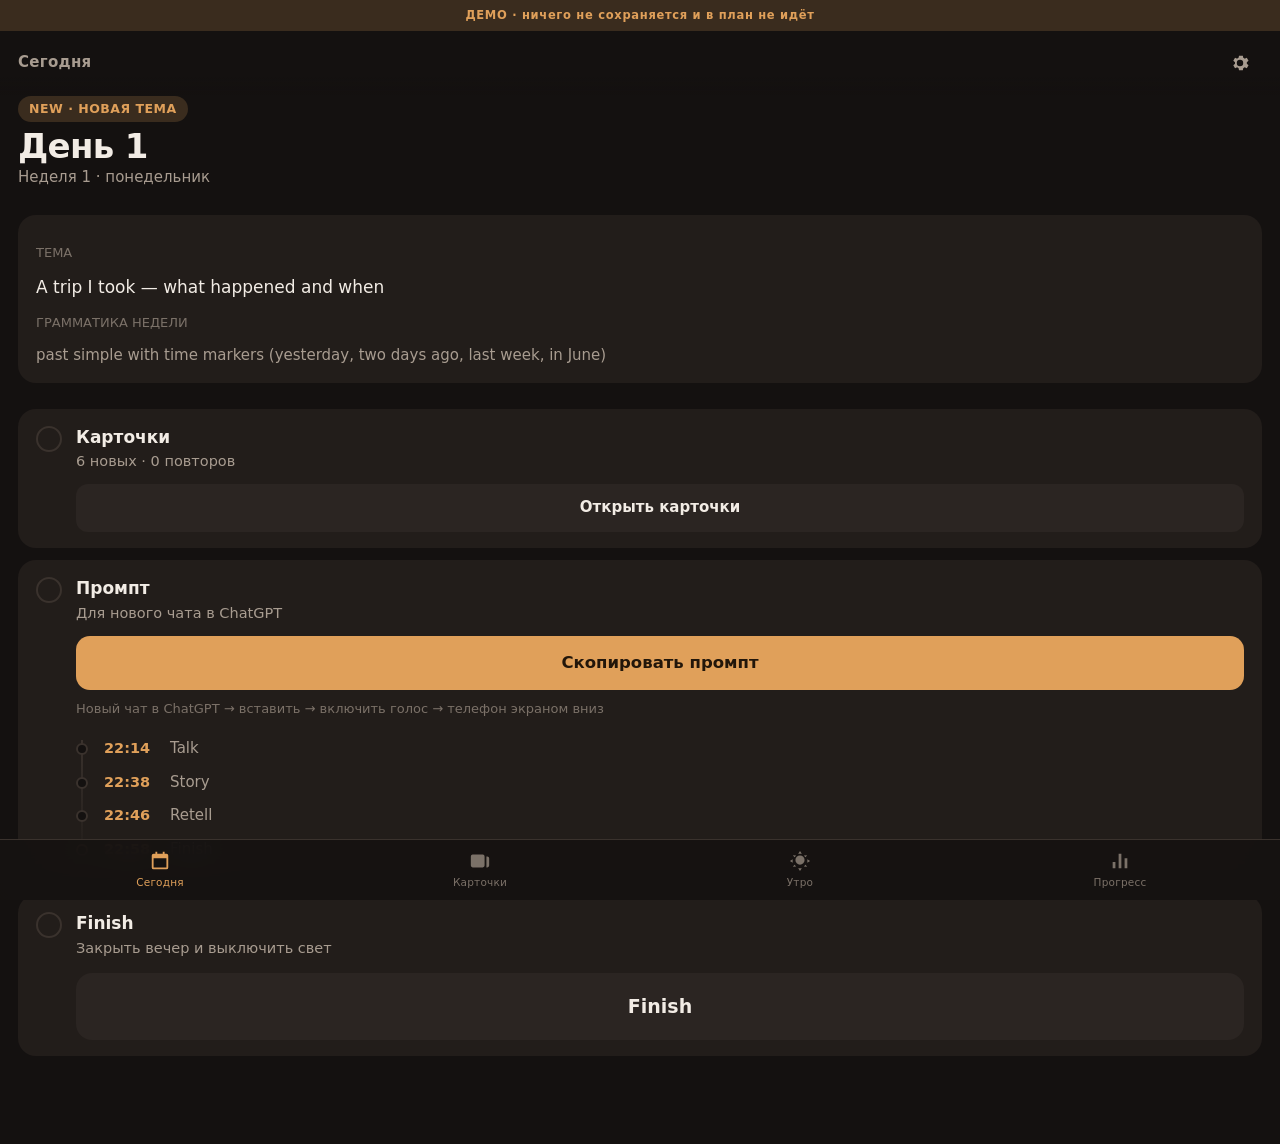
==== demo.html @ 33715aa6 "Демо-страница: тот же вечер, но без следов demo.html подменяет Telegram.WebApp своим объектом: храни" ====
<!DOCTYPE html>
<html lang="ru">
<head>
<meta charset="utf-8">
<meta name="viewport" content="width=device-width, initial-scale=1, viewport-fit=cover, maximum-scale=1, user-scalable=no">
<meta name="color-scheme" content="dark">
<title>Вечерний английский — демо</title>
<link rel="stylesheet" href="style.css?v=67151e88">
<script src="https://telegram.org/js/telegram-web-app.js"></script>
</head>
<body>

<div id="app" hidden>

  <div class="demobar">ДЕМО · ничего не сохраняется и в план не идёт</div>

  <header class="topbar">
    <div class="topbar__title" id="topTitle">Сегодня</div>
    <button class="iconbtn" id="btnSettings" type="button" aria-label="Настройки">
      <svg viewBox="0 0 24 24" width="22" height="22" aria-hidden="true">
        <path fill="currentColor" d="M12 15.5A3.5 3.5 0 1 1 12 8.5a3.5 3.5 0 0 1 0 7Zm7.4-2.6.1-.9-.1-.9 1.9-1.5-1.9-3.2-2.3.9a7 7 0 0 0-1.6-.9L15.1 4H10.9l-.4 2.4a7 7 0 0 0-1.6.9L6.6 6.4 4.7 9.6l1.9 1.5-.1.9.1.9-1.9 1.5 1.9 3.2 2.3-.9c.5.4 1 .7 1.6.9l.4 2.4h4.2l.4-2.4c.6-.2 1.1-.5 1.6-.9l2.3.9 1.9-3.2-1.9-1.5Z"/>
      </svg>
    </button>
  </header>

  <main id="screens">

    <!-- ========================= СЕГОДНЯ ========================= -->
    <section class="screen" id="screen-today" data-tab="today">
      <div id="todayBody"></div>
    </section>

    <!-- ======================== КАРТОЧКИ ========================= -->
    <section class="screen" id="screen-cards" data-tab="cards" hidden>
      <div id="cardsBody"></div>
    </section>

    <!-- ========================== УТРО =========================== -->
    <section class="screen" id="screen-morning" data-tab="morning" hidden>
      <div id="morningBody"></div>
    </section>

    <!-- ========================= ПРОГРЕСС ======================== -->
    <section class="screen" id="screen-progress" data-tab="progress" hidden>
      <div id="progressBody"></div>
    </section>

  </main>

  <nav class="tabbar" id="tabbar">
    <button class="tab is-active" type="button" data-go="today">
      <svg viewBox="0 0 24 24" aria-hidden="true"><path fill="currentColor" d="M7 2h2v2h6V2h2v2h2a2 2 0 0 1 2 2v13a2 2 0 0 1-2 2H5a2 2 0 0 1-2-2V6a2 2 0 0 1 2-2h2V2Zm12 7H5v10h14V9Z"/></svg>
      <span>Сегодня</span>
    </button>
    <button class="tab" type="button" data-go="cards">
      <svg viewBox="0 0 24 24" aria-hidden="true"><path fill="currentColor" d="M4 5h11a2 2 0 0 1 2 2v10a2 2 0 0 1-2 2H4a2 2 0 0 1-2-2V7a2 2 0 0 1 2-2Zm15 2h1a2 2 0 0 1 2 2v8a2 2 0 0 1-2 2h-1V7Z"/></svg>
      <span>Карточки</span>
    </button>
    <button class="tab" type="button" data-go="morning">
      <svg viewBox="0 0 24 24" aria-hidden="true"><path fill="currentColor" d="M12 6a5 5 0 1 1 0 10 5 5 0 0 1 0-10Zm0-5 2 3h-4l2-3ZM1 12l3-2v4l-3-2Zm22 0-3 2v-4l3 2ZM12 23l-2-3h4l-2 3ZM4.2 5.6 7.8 6 6 7.8 4.2 5.6Zm15.6 0L18 7.8 16.2 6l3.6-.4ZM4.2 18.4 6 16.2 7.8 18l-3.6.4Zm15.6 0-3.6-.4 1.8-1.8 1.8 2.2Z"/></svg>
      <span>Утро</span>
    </button>
    <button class="tab" type="button" data-go="progress">
      <svg viewBox="0 0 24 24" aria-hidden="true"><path fill="currentColor" d="M4 20h3v-7H4v7Zm6.5 0h3V4h-3v16Zm6.5 0h3v-11h-3v11Z"/></svg>
      <span>Прогресс</span>
    </button>
  </nav>

  <!-- ночной занавес после Finish -->
  <div class="curtain" id="curtain" hidden>
    <div class="curtain__text">Спокойной ночи</div>
  </div>

  <!-- лист настроек -->
  <div class="sheet" id="sheet" hidden>
    <div class="sheet__backdrop" data-close="1"></div>
    <div class="sheet__panel" role="dialog" aria-label="Настройки">
      <div class="sheet__grip"></div>
      <div id="sheetBody"></div>
    </div>
  </div>

</div>

<div id="fatal" class="fatal" hidden></div>

<script>
(function () {
  var real = (window.Telegram && window.Telegram.WebApp) || {};
  var mem = {};                                  /* всё состояние живёт только тут */
  function later(fn) { setTimeout(fn, 1); }
  function call(name) {
    return function () {
      try { if (typeof real[name] === 'function') return real[name].apply(real, arguments); }
      catch (e) {}
    };
  }
  function guard(name, minVer) {
    return function () {
      try {
        if (real.isVersionAtLeast && !real.isVersionAtLeast(minVer)) return;
        if (typeof real[name] === 'function') return real[name].apply(real, arguments);
      } catch (e) {}
    };
  }
  window.Telegram = { WebApp: {
    version: real.version || '6.0',
    platform: real.platform || 'unknown',
    initDataUnsafe: {},                          /* без start_param: демо всегда своё */
    ready: call('ready'),
    expand: call('expand'),
    setHeaderColor: guard('setHeaderColor', '6.1'),
    setBackgroundColor: guard('setBackgroundColor', '6.1'),
    disableVerticalSwipes: guard('disableVerticalSwipes', '7.7'),
    /* всегда «да»: иначе приложение решит, что CloudStorage нет, и начнёт
       писать в localStorage — а демо не должно оставлять следов вообще */
    isVersionAtLeast: function () { return true; },
    sendData: undefined,                         /* боту из демо ничего не уходит */
    CloudStorage: {
      setItem: function (k, v, cb) { later(function () { mem[k] = String(v); cb && cb(null, true); }); },
      getItem: function (k, cb) { later(function () { cb(null, k in mem ? mem[k] : ''); }); },
      getItems: function (ks, cb) { later(function () {
        var o = {}; ks.forEach(function (k) { o[k] = (k in mem) ? mem[k] : ''; }); cb(null, o); }); },
      getKeys: function (cb) { later(function () { cb(null, Object.keys(mem)); }); },
      removeItems: function (ks, cb) { later(function () {
        ks.forEach(function (k) { delete mem[k]; }); cb && cb(null, true); }); }
    }
  }};
})();
</script>
<script src="data.js?v=67151e88"></script>
<script src="app.js?v=67151e88"></script>
</body>
</html>
---- style.css ----
/* Вечерний английский — тёплая тёмная тема, своя, не системная. */

:root{
  --bg:#141110;
  --bg-soft:#1c1815;
  --card:#221d1a;
  --card-2:#2b2522;
  --line:#3a322d;
  --text:#f2ece5;
  --text-dim:#a89c90;
  --text-faint:#7b7168;
  --accent:#e0a05a;
  --accent-soft:#3a2c1e;
  --good:#8fae84;
  --good-soft:#2a3326;
  --again:#c08579;
  --radius:18px;
  --radius-sm:12px;
  --pad:18px;
  --safe-top:env(safe-area-inset-top,0px);
  --safe-bottom:env(safe-area-inset-bottom,0px);
  --tabbar-h:60px;
  --ease:cubic-bezier(.22,.61,.36,1);
}

*{box-sizing:border-box;-webkit-tap-highlight-color:transparent}

/* [hidden] обязан выигрывать у авторских display:flex/grid ниже,
   иначе занавес и лист настроек видны с первого кадра. */
[hidden]{display:none !important}

html,body{margin:0;padding:0;background:var(--bg);color:var(--text);}
body{
  font-family:-apple-system,BlinkMacSystemFont,"SF Pro Text","Segoe UI",Roboto,Inter,system-ui,sans-serif;
  font-size:17px;line-height:1.45;
  -webkit-font-smoothing:antialiased;
  overscroll-behavior-y:none;
  min-height:100vh;
}
button{font:inherit;color:inherit;border:0;background:none;cursor:pointer;margin:0}
input,textarea{font:inherit;color:inherit}

/* ----------------------------------------------------------- каркас */
#app{
  display:flex;flex-direction:column;
  min-height:100vh;min-height:100dvh;
}

.topbar{
  position:sticky;top:0;z-index:20;
  display:flex;align-items:center;justify-content:space-between;
  padding:calc(var(--safe-top) + 12px) var(--pad) 10px;
  background:linear-gradient(var(--bg) 72%,rgba(20,17,16,0));
}
.topbar__title{font-size:15px;font-weight:600;letter-spacing:.02em;color:var(--text-dim)}
.iconbtn{
  width:44px;height:44px;display:grid;place-items:center;
  border-radius:50%;color:var(--text-dim);
  transition:background .18s var(--ease),color .18s var(--ease);
}
.iconbtn:active{background:var(--card);color:var(--text)}

#screens{flex:1 1 auto;padding:0 var(--pad) calc(var(--tabbar-h) + var(--safe-bottom) + 28px)}
.screen{animation:fade .26s var(--ease)}
@keyframes fade{from{opacity:0;transform:translateY(6px)}to{opacity:1;transform:none}}

/* --------------------------------------------------------- таб-бар */
.tabbar{
  position:fixed;left:0;right:0;bottom:0;z-index:30;
  display:grid;grid-template-columns:repeat(4,1fr);
  padding-bottom:var(--safe-bottom);
  background:rgba(22,19,17,.94);
  -webkit-backdrop-filter:blur(14px);backdrop-filter:blur(14px);
  border-top:1px solid var(--line);
}
.tab{
  height:var(--tabbar-h);
  display:flex;flex-direction:column;align-items:center;justify-content:center;gap:3px;
  color:var(--text-faint);
  transition:color .2s var(--ease),transform .12s var(--ease);
}
.tab svg{width:22px;height:22px}
.tab span{font-size:10.5px;letter-spacing:.02em}
.tab.is-active{color:var(--accent)}
.tab:active{transform:scale(.93)}

/* ------------------------------------------------------ типографика */
.h1{font-size:34px;line-height:1.1;font-weight:700;letter-spacing:-.02em;margin:6px 0 2px}
.h2{font-size:20px;font-weight:650;margin:0 0 10px}
.sub{color:var(--text-dim);font-size:15px;margin:0}
.dim{color:var(--text-dim)}
.faint{color:var(--text-faint)}
.tiny{font-size:13px;line-height:1.4}
.center{text-align:center}
.stack>*+*{margin-top:12px}
.gap-lg{margin-top:26px}
.gap-xl{margin-top:36px}

.chip{
  display:inline-block;padding:4px 11px;border-radius:999px;
  background:var(--accent-soft);color:var(--accent);
  font-size:12.5px;font-weight:600;letter-spacing:.04em;text-transform:uppercase;
}

.panel{background:var(--card);border-radius:var(--radius);padding:16px var(--pad)}
.panel+.panel{margin-top:12px}

/* ------------------------------------------------------------ шаги */
.step{
  display:flex;gap:14px;align-items:flex-start;
  background:var(--card);border-radius:var(--radius);
  padding:16px var(--pad);
  transition:background .25s var(--ease),opacity .25s var(--ease);
}
.step+.step{margin-top:12px}
.step.is-done{background:var(--bg-soft)}
.step.is-done .step__title{color:var(--text-dim)}
.step__mark{
  flex:0 0 auto;width:26px;height:26px;border-radius:50%;
  border:2px solid var(--line);display:grid;place-items:center;margin-top:1px;
  transition:border-color .3s var(--ease),background .3s var(--ease);
}
.step.is-done .step__mark{border-color:var(--good);background:var(--good)}
.step__mark svg{width:14px;height:14px;color:var(--bg);opacity:0;transform:scale(.6);
  transition:opacity .25s var(--ease),transform .25s var(--ease)}
.step.is-done .step__mark svg{opacity:1;transform:none}
.step__body{flex:1 1 auto;min-width:0}
.step__title{font-size:17px;font-weight:650;margin:0 0 2px}
.step__note{margin:0;color:var(--text-dim);font-size:14.5px}

/* ----------------------------------------------------------- кнопки */
.btn{
  display:block;width:100%;padding:15px 18px;border-radius:14px;
  background:var(--card-2);color:var(--text);
  font-size:16.5px;font-weight:600;text-align:center;
  transition:transform .12s var(--ease),background .2s var(--ease),opacity .2s var(--ease);
}
.btn:active{transform:scale(.975);background:var(--line)}
.btn--accent{background:var(--accent);color:#22160a}
.btn--accent:active{background:#c98c4c}
.btn--big{padding:20px;font-size:19px;border-radius:16px}
.btn--ghost{background:transparent;border:1px solid var(--line);color:var(--text-dim)}
.btn--ghost:active{background:var(--card)}
.btn[disabled]{opacity:.45;pointer-events:none}
.btn--sm{padding:13px 14px;font-size:15px;border-radius:12px}
.btn-row{display:flex;gap:10px}
.btn-row>*{flex:1 1 0}

/* ------------------------------------------------------- расписание */
.tl{margin:14px 0 0;padding:0;list-style:none;position:relative}
.tl::before{
  content:"";position:absolute;left:5px;top:8px;bottom:8px;width:2px;
  background:linear-gradient(var(--line),transparent);
}
.tl__row{display:flex;gap:14px;align-items:baseline;padding:6px 0;position:relative}
.tl__dot{
  position:absolute;left:0;top:11px;width:12px;height:12px;border-radius:50%;
  background:var(--bg);border:2px solid var(--line);
}
.tl__time{flex:0 0 auto;margin-left:28px;font-variant-numeric:tabular-nums;
  color:var(--accent);font-size:14.5px;font-weight:600;min-width:52px}
.tl__label{color:var(--text-dim);font-size:15px}
.tl__row:last-child .tl__dot{border-color:var(--accent)}

/* ------------------------------------------------------- карточки */
.queue{
  position:sticky;top:calc(var(--safe-top) + 54px);z-index:10;
  padding:4px 0 14px;background:var(--bg);
}
.queue__bar{height:5px;border-radius:99px;background:var(--card-2);overflow:hidden}
.queue__fill{height:100%;background:var(--accent);border-radius:99px;
  transition:width .45s var(--ease)}
.queue__meta{display:flex;justify-content:space-between;margin-top:8px;
  font-size:13px;color:var(--text-faint);font-variant-numeric:tabular-nums}

.flash{
  min-height:clamp(150px,34vh,320px);
  display:flex;flex-direction:column;align-items:center;justify-content:center;
  gap:18px;text-align:center;padding:26px 6px;
  background:var(--card);border-radius:var(--radius);
  transition:transform .16s var(--ease);
}
.flash:active{transform:scale(.99)}
.flash__en{font-size:29px;line-height:1.25;font-weight:650;letter-spacing:-.01em}
.flash__ru{font-size:21px;color:var(--accent);line-height:1.3;
  animation:rise .24s var(--ease)}
@keyframes rise{from{opacity:0;transform:translateY(8px)}to{opacity:1;transform:none}}
.flash__hint{font-size:13.5px;color:var(--text-faint)}

.grades{display:grid;grid-template-columns:1fr 1fr;gap:10px;margin-top:14px}
.grade{
  padding:16px 8px;border-radius:14px;background:var(--card-2);
  font-size:16px;font-weight:600;
  transition:transform .12s var(--ease),background .18s var(--ease);
}
.grade:active{transform:scale(.96)}
.grade--again{background:#3a2b27;color:var(--again)}
.grade--good{background:var(--good-soft);color:var(--good)}

/* ---------------------------------------------------------- утро */
.choices{display:flex;gap:8px;margin-top:12px}
.choice{
  flex:1 1 0;padding:16px 4px;border-radius:13px;background:var(--card-2);
  font-size:17px;font-weight:650;font-variant-numeric:tabular-nums;
  transition:transform .12s var(--ease),background .2s var(--ease),color .2s var(--ease);
}
.choice:active{transform:scale(.94)}
.choice.is-picked{background:var(--accent);color:#22160a}
.choices--wide .choice{font-size:15px;padding:15px 2px}
.choices__legend{display:flex;justify-content:space-between;margin-top:7px;
  font-size:12px;color:var(--text-faint)}

/* ------------------------------------------------------- прогресс */
.grid2{display:grid;grid-template-columns:1fr 1fr;gap:12px}
.stat{background:var(--card);border-radius:var(--radius);padding:15px var(--pad)}
.stat__v{font-size:29px;font-weight:700;letter-spacing:-.02em;font-variant-numeric:tabular-nums;
  line-height:1.15}
.stat__k{font-size:13px;color:var(--text-dim);margin-top:3px}
.chart{width:100%;height:auto;display:block;margin-top:6px;overflow:visible}

/* ------------------------------------------------------- занавес */
.curtain{
  position:fixed;inset:0;z-index:100;
  display:grid;place-items:center;
  background:#0b0908;color:var(--text-faint);
  animation:dim 1.5s var(--ease) forwards;
}
.curtain__text{font-size:23px;letter-spacing:.01em;opacity:0;animation:fadeIn 1.6s .5s var(--ease) forwards}
@keyframes dim{from{opacity:0}to{opacity:1}}
@keyframes fadeIn{from{opacity:0}to{opacity:.62}}

/* --------------------------------------------------------- настройки */
.sheet{position:fixed;inset:0;z-index:90;display:flex;align-items:flex-end}
.sheet__backdrop{position:absolute;inset:0;background:rgba(0,0,0,.55);animation:fade .2s var(--ease)}
.sheet__panel{
  position:relative;width:100%;max-height:88vh;overflow-y:auto;
  background:var(--bg-soft);border-radius:22px 22px 0 0;
  padding:10px var(--pad) calc(var(--safe-bottom) + 22px);
  animation:up .3s var(--ease);
}
@keyframes up{from{transform:translateY(18%)}to{transform:none}}
.sheet__grip{width:38px;height:4px;border-radius:99px;background:var(--line);margin:0 auto 14px}

.row{display:flex;align-items:center;justify-content:space-between;gap:14px;
  padding:14px 0;border-bottom:1px solid var(--line);min-height:56px}
.row[data-act]{cursor:pointer}
.row[data-act]:active{opacity:.7}
.row:last-child{border-bottom:0}
.row__k{font-size:16px}
.row__sub{font-size:13px;color:var(--text-faint);margin-top:2px}

.toggle{
  flex:0 0 auto;width:50px;height:30px;border-radius:99px;background:var(--card-2);
  position:relative;transition:background .22s var(--ease);
}
.toggle::after{
  content:"";position:absolute;top:3px;left:3px;width:24px;height:24px;border-radius:50%;
  background:var(--text-faint);transition:transform .22s var(--ease),background .22s var(--ease);
}
.toggle.is-on{background:var(--accent-soft)}
.toggle.is-on::after{transform:translateX(20px);background:var(--accent)}

.numfield{
  width:78px;flex:0 0 auto;padding:10px;border-radius:11px;text-align:center;
  background:var(--card-2);border:1px solid var(--line);
  font-size:17px;font-variant-numeric:tabular-nums;
}
.ta{
  width:100%;min-height:120px;margin-top:10px;padding:12px;border-radius:12px;
  background:var(--card);border:1px solid var(--line);color:var(--text);
  font-family:ui-monospace,SFMono-Regular,Menlo,monospace;font-size:12px;line-height:1.4;
  resize:vertical;-webkit-user-select:text;user-select:text;
}
.note{margin-top:10px;font-size:13.5px;color:var(--text-dim)}
.note--warn{color:var(--again)}
.note--ok{color:var(--good)}

.fatal{
  padding:40px 22px;color:var(--again);font-size:15px;line-height:1.5;
  -webkit-user-select:text;user-select:text;
}

/* низкие экраны: все четыре оценки обязаны помещаться без прокрутки */
@media (max-height:660px){
  .flash{min-height:150px;padding:18px 6px;gap:12px}
  .flash__en{font-size:25px}
  .flash__ru{font-size:19px}
  .grade{padding:12px 8px}
  .queue{padding-bottom:10px}
}

@media (prefers-reduced-motion:reduce){
  *{animation-duration:.001s !important;transition-duration:.001s !important}
}

/* полоска демо-режима */
.demobar{
  position:sticky;top:0;z-index:40;
  padding:calc(var(--safe-top) + 7px) var(--pad) 7px;
  background:var(--accent-soft);color:var(--accent);
  font-size:11.5px;font-weight:700;letter-spacing:.06em;text-align:center;
}
.demobar + .topbar{padding-top:10px}
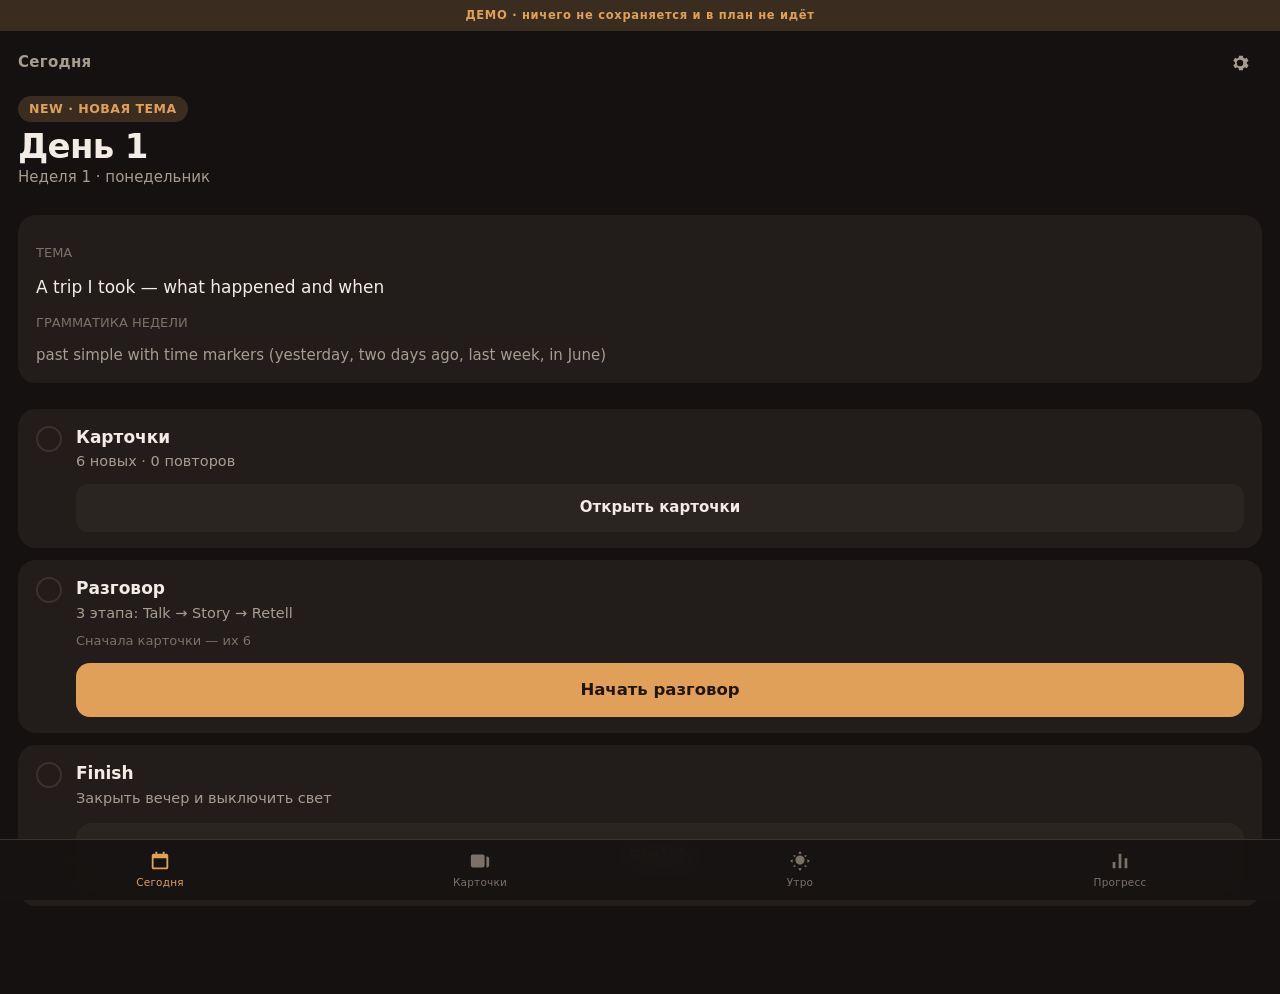
==== commit 7b203335: "Вечер по этапам: без часов, с растяжимым Talk Таймлайн с временами убран, карточки без лимита. После" ====
--- a/demo.html
+++ b/demo.html
@@ -5,7 +5,7 @@
 <meta name="viewport" content="width=device-width, initial-scale=1, viewport-fit=cover, maximum-scale=1, user-scalable=no">
 <meta name="color-scheme" content="dark">
 <title>Вечерний английский — демо</title>
-<link rel="stylesheet" href="style.css?v=67151e88">
+<link rel="stylesheet" href="style.css?v=3a538171">
 <script src="https://telegram.org/js/telegram-web-app.js"></script>
 </head>
 <body>
@@ -128,7 +128,7 @@
   }};
 })();
 </script>
-<script src="data.js?v=67151e88"></script>
-<script src="app.js?v=67151e88"></script>
+<script src="data.js?v=3a538171"></script>
+<script src="app.js?v=3a538171"></script>
 </body>
 </html>
--- a/style.css
+++ b/style.css
@@ -301,3 +301,9 @@
   font-size:11.5px;font-weight:700;letter-spacing:.06em;text-align:center;
 }
 .demobar + .topbar{padding-top:10px}
+
+/* значок темы недели на карточке — тихий, не спорит с фразой */
+.flash__icon{
+  width:30px;height:30px;color:var(--text-faint);opacity:.75;flex:0 0 auto;
+}
+@media (max-height:660px){ .flash__icon{width:24px;height:24px} }
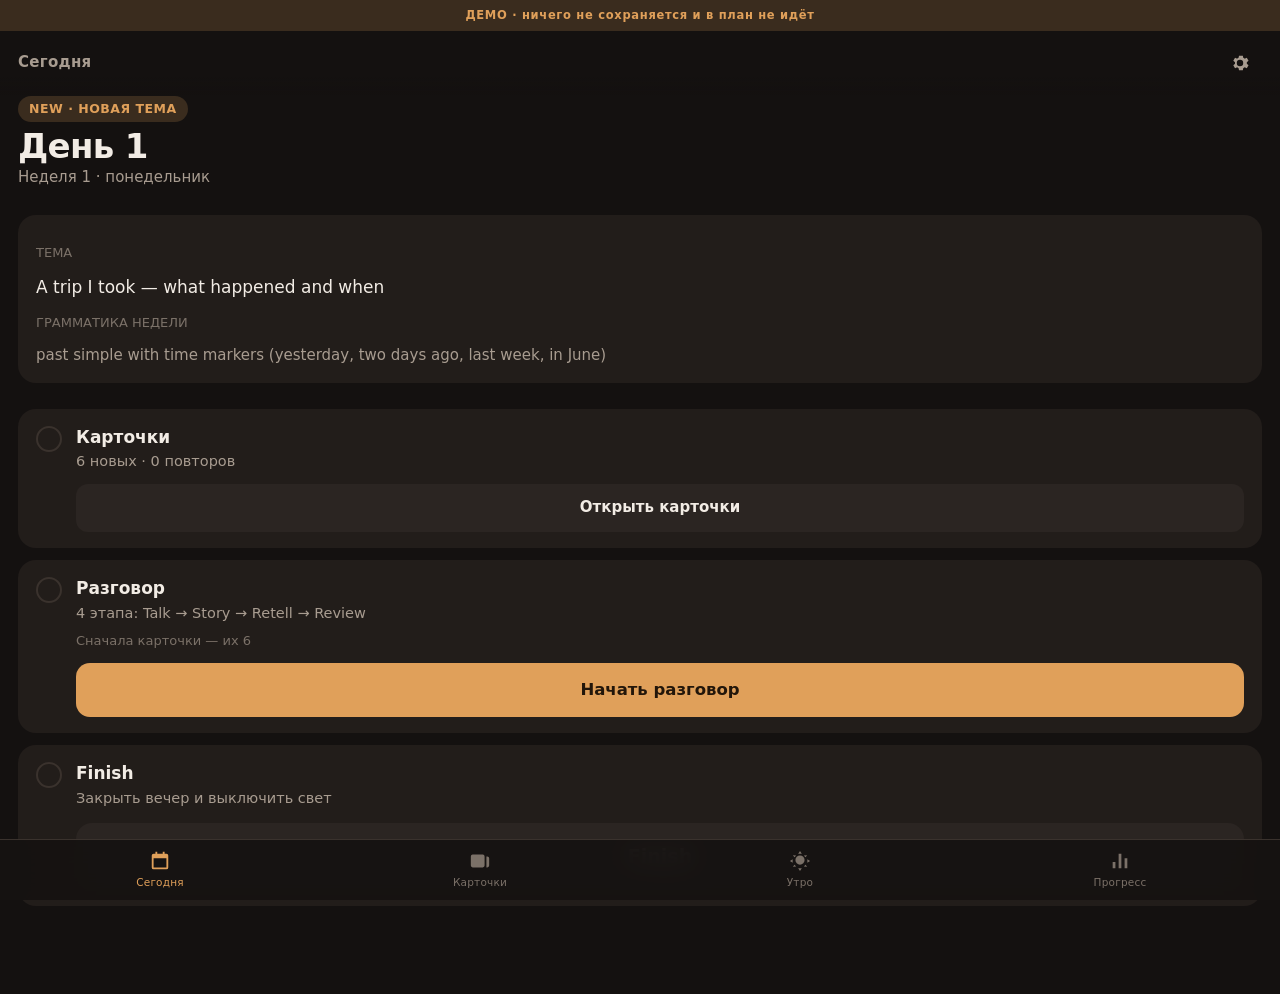
==== commit fb2bb0ab: "Цикл разбора ошибок: вечер учится на вчерашнем После Retell — этап «Разбор» без таймера: копируешь п" ====
--- a/demo.html
+++ b/demo.html
@@ -5,7 +5,7 @@
 <meta name="viewport" content="width=device-width, initial-scale=1, viewport-fit=cover, maximum-scale=1, user-scalable=no">
 <meta name="color-scheme" content="dark">
 <title>Вечерний английский — демо</title>
-<link rel="stylesheet" href="style.css?v=3a538171">
+<link rel="stylesheet" href="style.css?v=da71a738">
 <script src="https://telegram.org/js/telegram-web-app.js"></script>
 </head>
 <body>
@@ -128,7 +128,7 @@
   }};
 })();
 </script>
-<script src="data.js?v=3a538171"></script>
-<script src="app.js?v=3a538171"></script>
+<script src="data.js?v=da71a738"></script>
+<script src="app.js?v=da71a738"></script>
 </body>
 </html>
